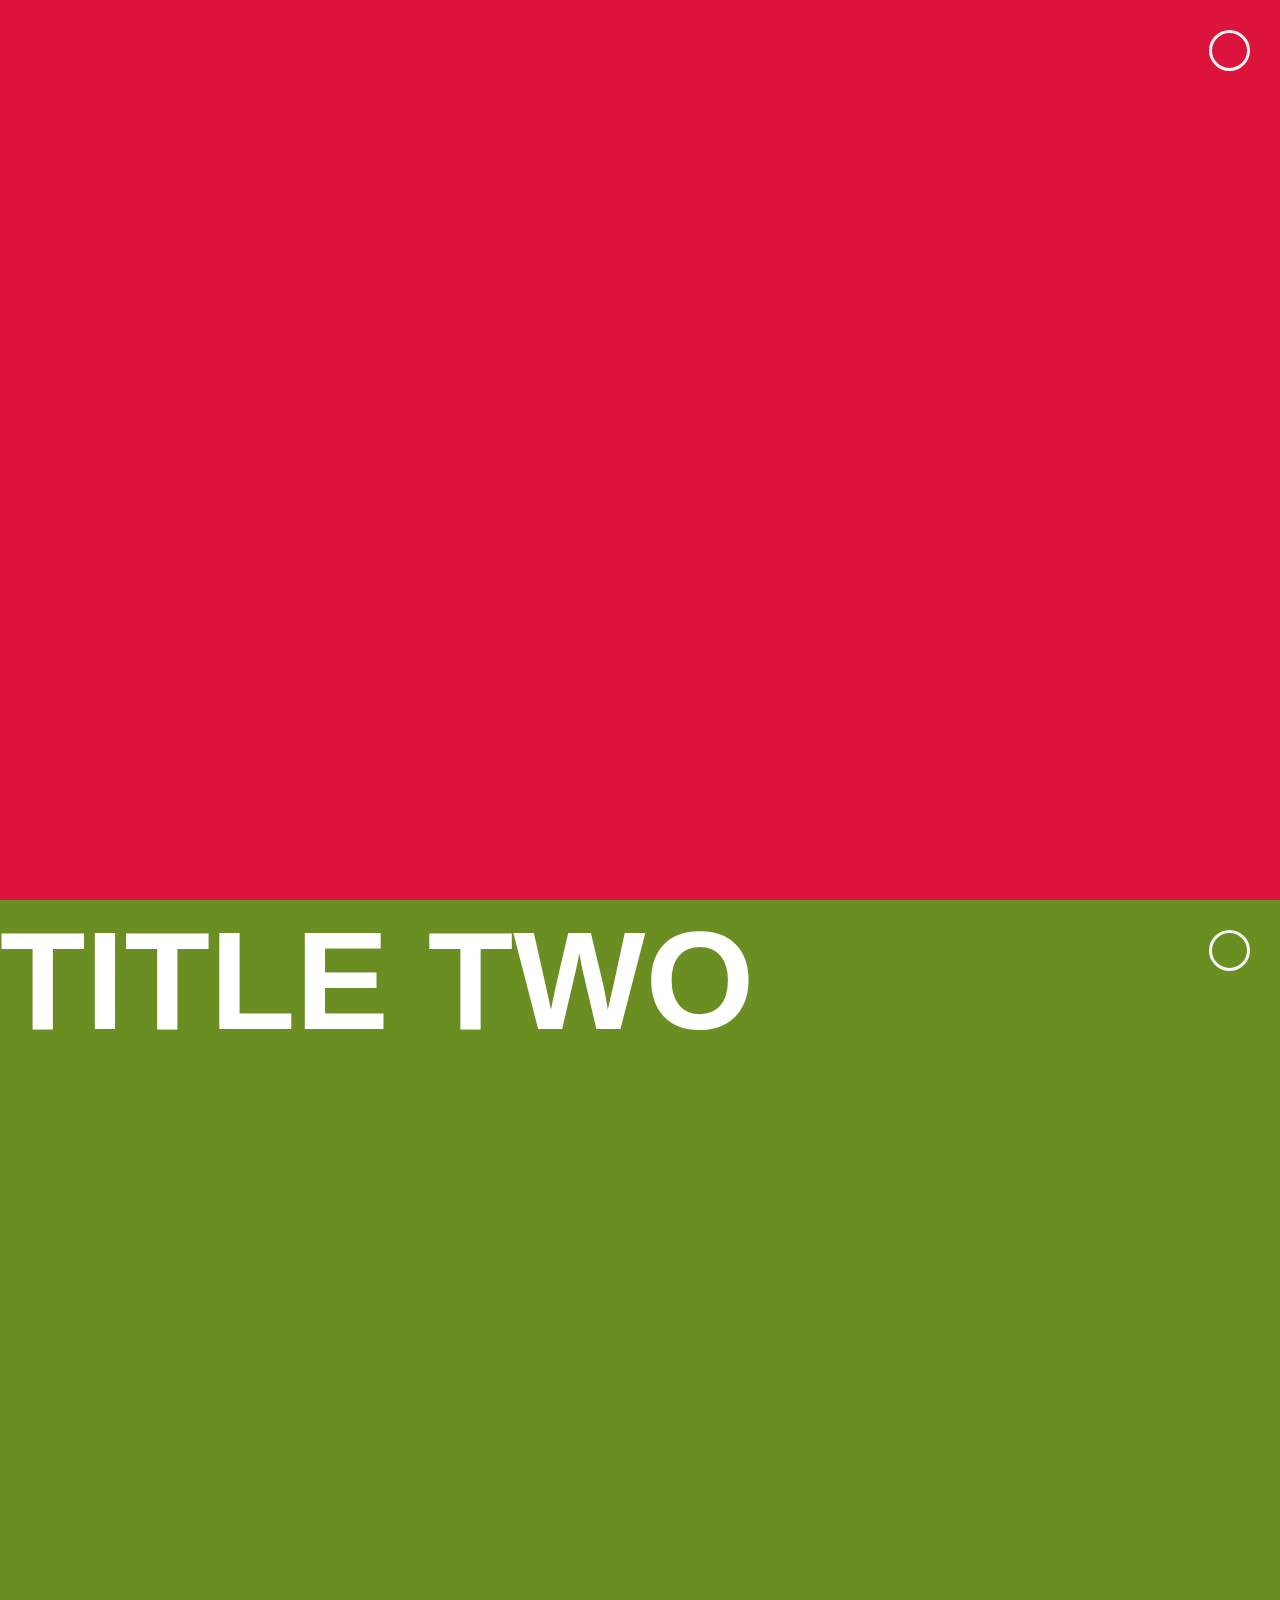
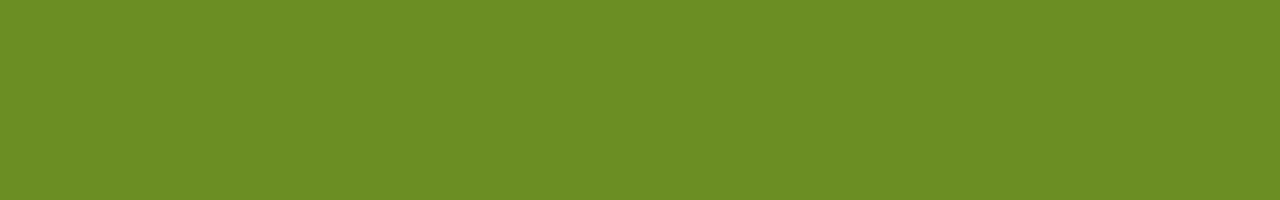
==== Samurai/Course 1/Day 14/index.html @ a43713f1 "Reorganising folders + Css styling" ====
<!DOCTYPE html>
<html lang="en">
  <head>
    <meta charset="UTF-8" />
    <meta name="viewport" content="width=device-width, initial-scale=1.0" />
    <title>Transition</title>
  </head>
  <style>
    /*A basic CSS reset */
    * {
      margin: 0;
      padding: 0;
    }

    section {
        position: relative;
        height: 100vh;
        color: white;
        font-family: Arial, Helvetica, sans-serif;    
        font-size: 70px;
    }

    .s1 {
        background-color: crimson;
    }

    .s2 {
        background-color: olivedrab;
    }

    section div {
        position: absolute;
        top: 30px;
        right: 30px;
        width: 35px;
        height: 35px;
        border: 3.5px solid whitesmoke;
        border-radius: 50%;
    }

    .s1 h1 {
        position: absolute;
        top: 40%;
        left: -150%;
    }
    
    /* Targets an <h1> element that is immediately adjacent to a <div> element when the <div> is being hovered over */
    .s1 div:hover+h1 {
        left: 10%;
    }
  </style>
  <body>
    <section class="s1">
      <div></div>
      <h1>TITLE ONE</h1>
    </section>
    <section class="s2">
      <div></div>
      <h1>TITLE TWO</h1>
    </section>
  </body>
</html>
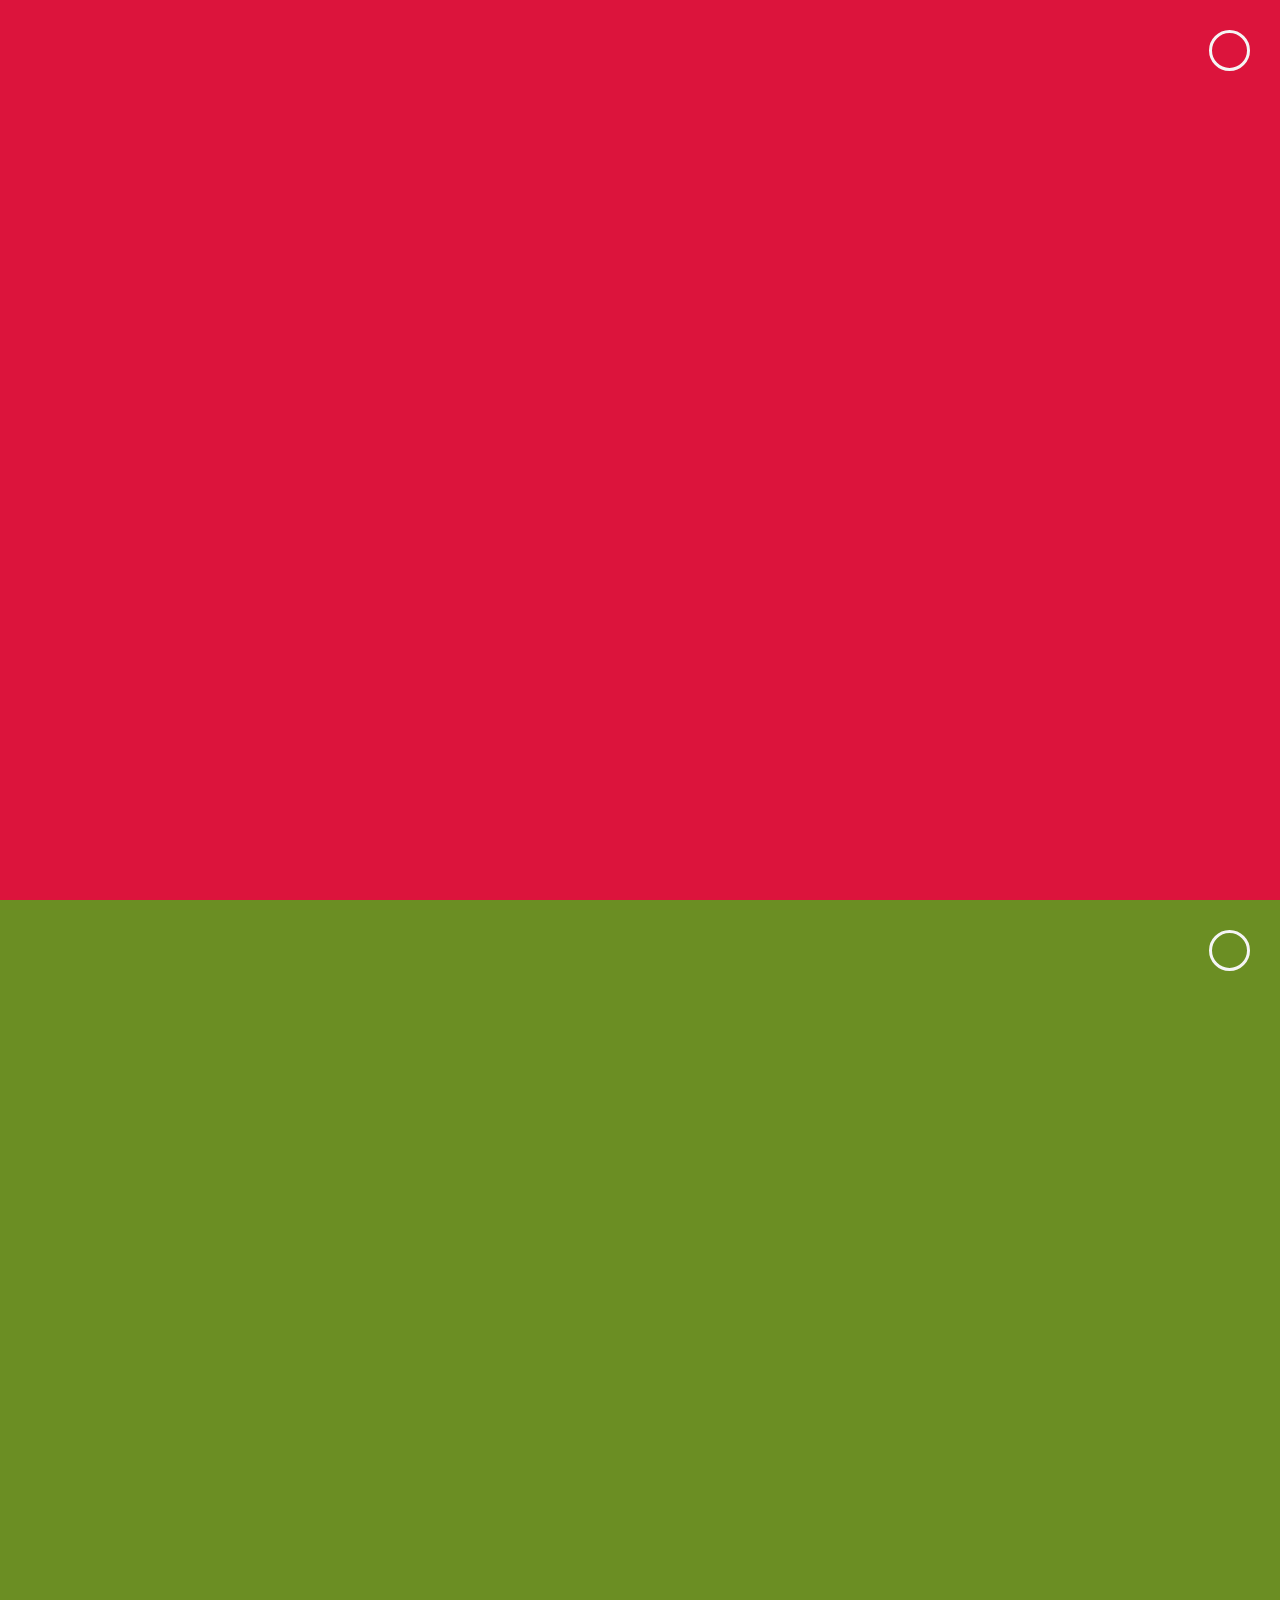
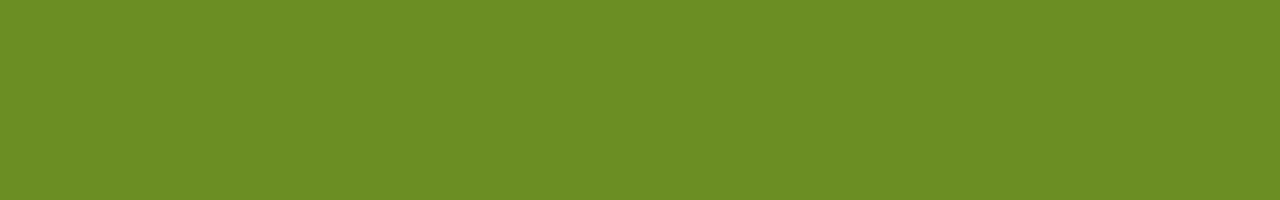
==== commit a0da2550: "Playing with opacity" ====
--- a/Samurai/Course 1/Day 14/index.html
+++ b/Samurai/Course 1/Day 14/index.html
@@ -13,40 +13,53 @@
     }
 
     section {
-        position: relative;
-        height: 100vh;
-        color: white;
-        font-family: Arial, Helvetica, sans-serif;    
-        font-size: 70px;
+      position: relative;
+      height: 100vh;
+      color: white;
+      font-family: Arial, Helvetica, sans-serif;
+      font-size: 70px;
     }
 
     .s1 {
-        background-color: crimson;
+      background-color: crimson;
     }
 
     .s2 {
-        background-color: olivedrab;
+      background-color: olivedrab;
     }
 
     section div {
-        position: absolute;
-        top: 30px;
-        right: 30px;
-        width: 35px;
-        height: 35px;
-        border: 3.5px solid whitesmoke;
-        border-radius: 50%;
+      position: absolute;
+      top: 30px;
+      right: 30px;
+      width: 35px;
+      height: 35px;
+      border: 3.5px solid whitesmoke;
+      border-radius: 50%;
     }
 
     .s1 h1 {
-        position: absolute;
-        top: 40%;
-        left: -150%;
+      position: absolute;
+      top: 40%;
+      left: -150%;
+      transition: 2s linear;
     }
-    
+
     /* Targets an <h1> element that is immediately adjacent to a <div> element when the <div> is being hovered over */
     .s1 div:hover+h1 {
-        left: 10%;
+      left: 10%;
+    }
+
+    .s2 h1 {
+      position: absolute;
+      top: 40%;
+      left: 10%;
+      opacity: 0;
+      transition: 1s;
+    }
+
+    .s2 div:hover+h1 {
+      opacity: 1;
     }
   </style>
   <body>
